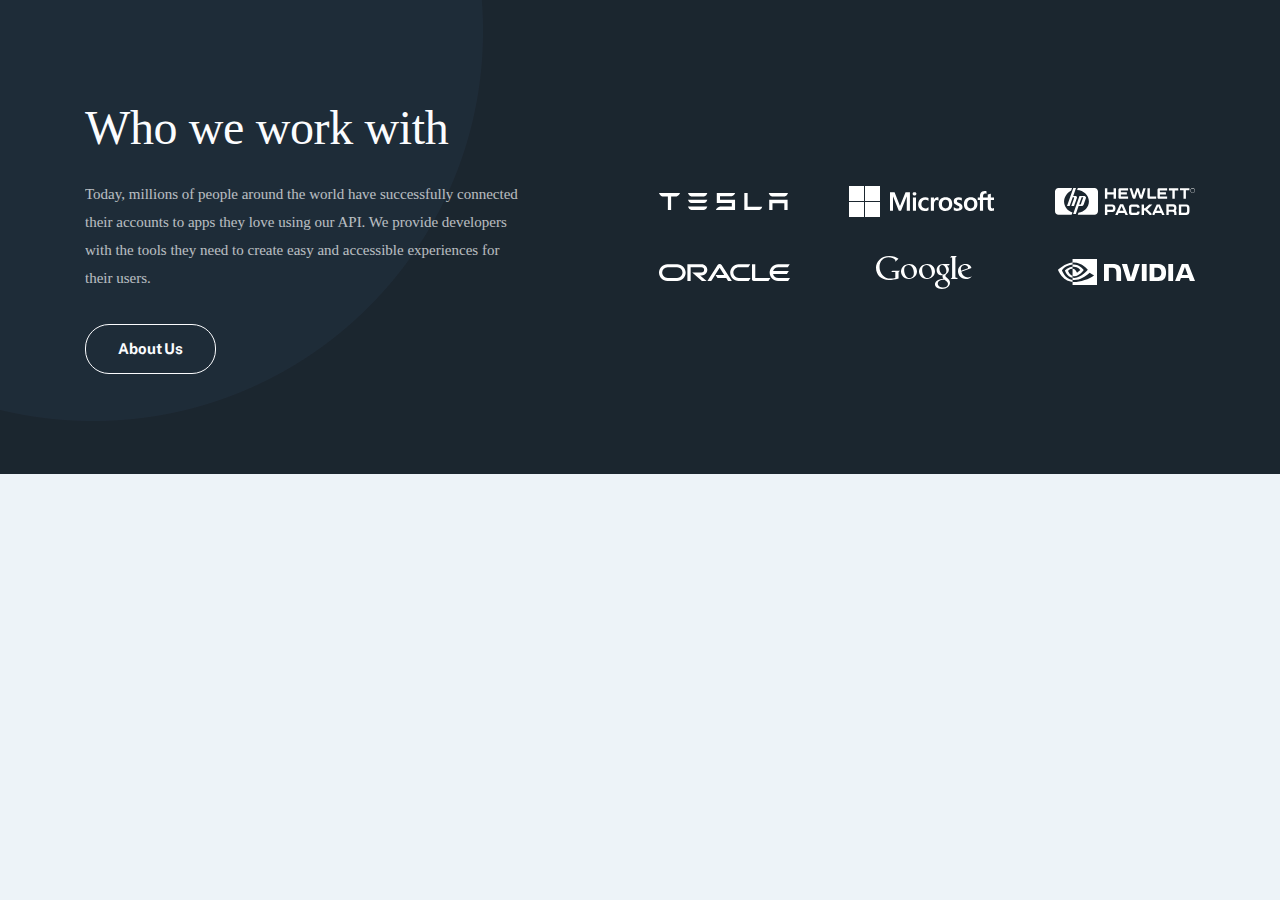
==== index.html @ b66ecfc1 "Work section" ====
<!DOCTYPE html>
<html lang="en">
<head>
  <meta charset="UTF-8">
  <meta http-equiv="X-UA-Compatible" content="IE=edge">
  <meta name="viewport" content="width=device-width, initial-scale=1.0">
  <link rel="stylesheet" href="./css/main.css">
  <title>PayApi</title>
</head>
<body>
    <div class="huge-container">
      <section class="work">
        <div class="container work__container">
          <div class="work-wrapper">
            <h2 class="work__heading">Who we work with</h2>
            <p class="work__text">Today, millions of people around the world have successfully connected their accounts to apps they love using our API. We provide developers with the tools they need to create easy and accessible experiences for their users. </p>
            <button class="work__btn">About us</button>
          </div>
            <div class="work__inner-wrapper">
              <img class="work__img" src="./images/tesla.svg" width="129" height="17" alt="Tesla , Ilon Mask creator">
              <img class="work__img" src="./images/microsoft.svg" width="145" height="31" alt="Microsoft">
              <img class="work__img" src="./images/hp.svg" width="140" height="27" alt="Hp company">
              <img class="work__img" src="./images/oracle.svg" width="131" height="17" alt="Oracle">
              <img src="./images/google.svg" width="96" height="33" alt="Google ">
              <img src="./images/nvidia.svg" width="137" height="26" alt="Nvidia"> <!-- To dev lezgo -->
            </div>
        </div>
      </section>
    </div>
</body>
</html>
---- css/main.css ----
/*! normalize.css v8.0.1 | MIT License | github.com/necolas/normalize.css */
html {
  line-height: 1.15;
  -webkit-text-size-adjust: 100%;
}

body {
  margin: 0;
}

main {
  display: block;
}

h1 {
  font-size: 2em;
  margin: 0.67em 0;
}

hr {
  -webkit-box-sizing: content-box;
          box-sizing: content-box;
  height: 0;
  overflow: visible;
}

pre {
  font-family: monospace, monospace;
  font-size: 1em;
}

a {
  background-color: transparent;
}

abbr[title] {
  border-bottom: none;
  text-decoration: underline;
  -webkit-text-decoration: underline dotted;
          text-decoration: underline dotted;
}

b,
strong {
  font-weight: bolder;
}

code,
kbd,
samp {
  font-family: monospace, monospace;
  font-size: 1em;
}

small {
  font-size: 80%;
}

sub,
sup {
  font-size: 75%;
  line-height: 0;
  position: relative;
  vertical-align: baseline;
}

sub {
  bottom: -0.25em;
}

sup {
  top: -0.5em;
}

img {
  border-style: none;
}

button,
input,
optgroup,
select,
textarea {
  font-family: inherit;
  font-size: 100%;
  line-height: 1.15;
  margin: 0;
}

button,
input {
  overflow: visible;
}

button,
select {
  text-transform: none;
}

[type="button"],
[type="reset"],
[type="submit"],
button {
  -webkit-appearance: button;
}

[type="button"]::-moz-focus-inner,
[type="reset"]::-moz-focus-inner,
[type="submit"]::-moz-focus-inner,
button::-moz-focus-inner {
  border-style: none;
  padding: 0;
}

[type="button"]:-moz-focusring,
[type="reset"]:-moz-focusring,
[type="submit"]:-moz-focusring,
button:-moz-focusring {
  outline: 1px dotted ButtonText;
}

fieldset {
  padding: 0.35em 0.75em 0.625em;
}

legend {
  -webkit-box-sizing: border-box;
          box-sizing: border-box;
  color: inherit;
  display: table;
  max-width: 100%;
  padding: 0;
  white-space: normal;
}

progress {
  vertical-align: baseline;
}

textarea {
  overflow: auto;
}

[type="checkbox"],
[type="radio"] {
  -webkit-box-sizing: border-box;
          box-sizing: border-box;
  padding: 0;
}

[type="number"]::-webkit-inner-spin-button,
[type="number"]::-webkit-outer-spin-button {
  height: auto;
}

[type="search"] {
  -webkit-appearance: textfield;
  outline-offset: -2px;
}

[type="search"]::-webkit-search-decoration {
  -webkit-appearance: none;
}

::-webkit-file-upload-button {
  -webkit-appearance: button;
  font: inherit;
}

details {
  display: block;
}

summary {
  display: list-item;
}

template {
  display: none;
}

[hidden] {
  display: none;
}

/* dm-serif-display-regular - latin */
@font-face {
  font-family: 'DM Serif Display';
  font-style: normal;
  font-weight: 400;
  src: url("../fonts/dm-serif-display-v9-latin-regular.woff2") format("woff2"), url("../fonts/dm-serif-display-v9-latin-regular.woff") format("woff");
}

/* public-sans-regular - latin */
@font-face {
  font-family: 'Public Sans';
  font-style: normal;
  font-weight: 400;
  src: url("../fonts/public-sans-v11-latin-regular.woff2") format("woff2"), url("../fonts/public-sans-v11-latin-regular.woff") format("woff");
}

/* public-sans-700 - latin */
@font-face {
  font-family: 'Public Sans';
  font-style: normal;
  font-weight: 700;
  src: url("../fonts/public-sans-v11-latin-700.woff2") format("woff2"), url("../fonts/public-sans-v11-latin-700.woff") format("woff");
}

*,
*::before,
*::after {
  -webkit-box-sizing: border-box;
          box-sizing: border-box;
}

body {
  margin: 0;
  padding: 0;
  background-color: #EDF3F8;
  font-family: 'Public Sans', 'DM Serif Display', sans-serif;
}

.container {
  max-width: 1150px;
  padding-left: 20px;
  padding-right: 20px;
  margin: 0 auto;
}

.huge-container {
  max-width: 1440px;
  padding-left: 0;
  padding-right: 0;
  margin: 0 auto;
}

.visually-hidden {
  position: absolute;
  white-space: nowrap;
  width: 1px;
  height: 1px;
  overflow: hidden;
  border: 0;
  padding: 0;
  clip: rect(0 0 0 0);
  -webkit-clip-path: inset(50%);
          clip-path: inset(50%);
  margin: -1px;
}

.work {
  margin-bottom: 150px;
  background-color: #1b262f;
  background-image: url("../../../images/circle.png");
  background-size: auto;
  background-position: left -62px top;
  background-repeat: no-repeat;
}

.work__container {
  display: -webkit-box;
  display: -ms-flexbox;
  display: flex;
  -webkit-box-align: center;
      -ms-flex-align: center;
          align-items: center;
  -webkit-box-pack: justify;
      -ms-flex-pack: justify;
          justify-content: space-between;
  padding-top: 100px;
  padding-bottom: 100px;
}

.work-wrapper {
  display: -webkit-box;
  display: -ms-flexbox;
  display: flex;
  -webkit-box-orient: vertical;
  -webkit-box-direction: normal;
      -ms-flex-direction: column;
          flex-direction: column;
  -webkit-box-align: start;
      -ms-flex-align: start;
          align-items: flex-start;
  max-width: 445px;
}

.work__heading {
  margin: 0;
  margin-bottom: 24px;
  font-family: 'DM Serif Display';
  font-weight: 400;
  font-size: 48px;
  line-height: 56px;
  letter-spacing: -0.369231px;
  color: #fbfcfe;
}

.work__text {
  margin: 0;
  margin-bottom: 32px;
  font-family: 'Public Sans';
  font-style: normal;
  font-weight: 400;
  font-size: 15px;
  line-height: 28px;
  color: #fbfcfe;
  opacity: 0.7;
  mix-blend-mode: normal;
}

.work__btn {
  margin: 0;
  padding: 0;
  padding: 15px 32px;
  border: none;
  border: 1px solid #fbfcfe;
  border-radius: 24px;
  background-color: transparent;
  font-family: 'Public Sans';
  font-weight: 700;
  font-size: 15px;
  line-height: 18px;
  text-transform: capitalize;
  letter-spacing: -0.115385px;
  color: #fbfcfe;
  cursor: pointer;
  -webkit-transition: all 230ms ease;
  transition: all 230ms ease;
}

.work__btn:hover {
  background-color: #ffffff;
  color: #1b262f;
}

.work__btn:active {
  background-color: #ffffff;
  color: #1b262f;
}

.work__btn:disabled {
  color: #fbfcfe;
  border-color: #fbfcfe;
}

.work__inner-wrapper {
  max-width: 536px;
  width: 100%;
  display: -webkit-box;
  display: -ms-flexbox;
  display: flex;
  -webkit-box-align: center;
      -ms-flex-align: center;
          align-items: center;
  -webkit-box-pack: justify;
      -ms-flex-pack: justify;
          justify-content: space-between;
  -ms-flex-wrap: wrap;
      flex-wrap: wrap;
  gap: 39px;
}

@media only screen and (max-width: 1024px) {
  .work__inner-wrapper {
    max-width: 500px;
  }
}

@media only screen and (max-width: 976px) {
  .work__inner-wrapper {
    max-width: 444px;
  }
}

@media only screen and (max-width: 797px) {
  .work-wrapper {
    max-width: 55%;
  }
}

@media only screen and (max-width: 768px) {
  .work {
    margin-top: 100px;
    margin-bottom: 100px;
    background-image: url("../../../images/Bitmap.png");
    background-size: auto;
    background-repeat: no-repeat;
    background-position: top;
  }
  .work__container {
    -webkit-box-orient: vertical;
    -webkit-box-direction: reverse;
        -ms-flex-direction: column-reverse;
            flex-direction: column-reverse;
    padding-top: 88px;
    padding-bottom: 88px;
  }
  .work-wrapper {
    max-width: 457px;
    -webkit-box-align: center;
        -ms-flex-align: center;
            align-items: center;
  }
  .work__inner-wrapper {
    margin-bottom: 64px;
    gap: 46px;
  }
  .work__text {
    font-weight: 400;
    font-size: 15px;
    line-height: 28px;
    text-align: center;
  }
}

@media only screen and (max-width: 403px) {
  .work__heading {
    font-size: 40px;
  }
}

@media only screen and (max-width: 375px) {
  .work {
    margin-top: 80px;
    margin-bottom: 80px;
    background-position: top -53px center;
  }
  .work__container {
    max-width: 327px;
    padding-top: 80px;
    padding-bottom: 80px;
  }
  .work__inner-wrapper {
    max-width: 280px;
    -webkit-box-pack: justify;
        -ms-flex-pack: justify;
            justify-content: space-between;
    -ms-flex-wrap: wrap;
        flex-wrap: wrap;
    margin-bottom: 56px;
    gap: 39px;
  }
  .work__img:first-child {
    width: 107px;
    height: 15px;
  }
  .work__img:nth-child(2) {
    width: 120px;
    height: 26px;
  }
  .work__img:nth-child(3) {
    width: 115px;
    height: 22px;
  }
  .work__img:nth-child(4) {
    width: 118px;
    height: 14px;
  }
  .work__img:nth-child(5) {
    width: 79px;
    height: 27px;
  }
  .work__img:nth-child(6) {
    width: 113px;
    height: 22px;
  }
  .work__heading {
    margin-bottom: 16px;
    font-weight: 400;
    font-size: 32px;
    line-height: 36px;
    letter-spacing: -0.246154px;
  }
  .work__text {
    margin-bottom: 60px;
    font-weight: 400;
    font-size: 15px;
    line-height: 28px;
  }
  .work__btn {
    font-size: 15px;
    line-height: 18px;
    letter-spacing: -0.115385px;
  }
}

@media only screen and (max-width: 312px) {
  .work__inner-wrapper {
    -webkit-box-orient: vertical;
    -webkit-box-direction: normal;
        -ms-flex-direction: column;
            flex-direction: column;
  }
}

@media only screen and (max-width: 280px) {
  .work__heading {
    font-size: 27px;
  }
  .work__text {
    font-size: 13px;
  }
}

.culture__list {
  padding: 0;
  margin: 0;
  list-style: none;
  display: -webkit-box;
  display: -ms-flexbox;
  display: flex;
  -ms-flex-pack: distribute;
      justify-content: space-around;
}

.culture__item {
  width: 350px;
  margin: 0;
  margin-top: 70px;
  padding-top: 16px;
  padding-bottom: 16px;
  display: -webkit-box;
  display: -ms-flexbox;
  display: flex;
  -webkit-box-orient: vertical;
  -webkit-box-direction: normal;
      -ms-flex-direction: column;
          flex-direction: column;
  -webkit-box-pack: justify;
      -ms-flex-pack: justify;
          justify-content: space-between;
  border-top: 1px solid rgba(54, 83, 107, 0.25);
  border-bottom: 1px solid rgba(54, 83, 107, 0.25);
}

.culture__heading {
  margin: 0;
  font-family: 'Public Sans';
  font-style: normal;
  font-weight: 400;
  font-size: 16px;
  line-height: 28px;
  color: #6C8294;
  mix-blend-mode: normal;
  opacity: 0.7;
}

.culture__number {
  font-family: 'DM Serif Display';
  font-style: normal;
  font-weight: 400;
  font-size: 56px;
  line-height: 72px;
  letter-spacing: -0.430769px;
  color: #BA4270;
}

.culture__section--list {
  margin: 0;
  padding: 0;
  margin-top: 72px;
  list-style: none;
}

.culture__section--item {
  margin-bottom: 56px;
  display: -webkit-box;
  display: -ms-flexbox;
  display: flex;
  -webkit-box-pack: center;
      -ms-flex-pack: center;
          justify-content: center;
}

.culture__section--item:last-child {
  margin-bottom: 100px;
}

.culture__section--heading {
  margin: 0;
  width: 285px;
  font-family: 'DM Serif Display';
  font-style: normal;
  font-weight: 400;
  font-size: 32px;
  line-height: 40px;
  color: #36536B;
}

.culture__section--text {
  margin: 0;
  width: 635px;
  font-family: 'Public Sans';
  font-style: normal;
  font-weight: 400;
  font-size: 15px;
  line-height: 28px;
  color: #6C8294;
}

@media only screen and (max-width: 1171px) {
  .culture__item {
    width: 330px;
  }
  .culture__section--heading {
    width: 265px;
  }
  .culture__section--text {
    width: 605px;
  }
}

@media only screen and (max-width: 1121px) {
  .culture__item {
    width: 315px;
  }
  .culture__section--heading {
    width: 255px;
  }
  .culture__section--text {
    width: 580px;
  }
}

@media only screen and (max-width: 1071px) {
  .culture__item {
    width: 295px;
  }
  .culture__section--heading {
    width: 245px;
  }
  .culture__section--text {
    width: 550px;
  }
}

@media only screen and (max-width: 1021px) {
  .culture__item {
    width: 280px;
  }
  .culture__section--heading {
    width: 245px;
  }
  .culture__section--text {
    width: 550px;
  }
}

@media only screen and (max-width: 971px) {
  .culture__item {
    width: 280px;
  }
  .culture__section--heading {
    width: 245px;
  }
  .culture__section--text {
    width: 550px;
  }
}

@media only screen and (max-width: 921px) {
  .culture__item {
    width: 260px;
  }
  .culture__section--heading {
    width: 225px;
  }
  .culture__section--text {
    width: 490px;
  }
}

@media only screen and (max-width: 871px) {
  .culture__item {
    width: 240px;
  }
  .culture__section--heading {
    width: 205px;
  }
  .culture__section--text {
    width: 450px;
  }
}

@media only screen and (max-width: 821px) {
  .culture__item {
    width: 223px;
  }
  .culture__section--heading {
    width: 215px;
  }
  .culture__section--text {
    width: 440px;
  }
}

@media only screen and (max-width: 768px) {
  .culture__item {
    width: 223px;
    margin: 0;
    margin-top: 65px;
  }
  .culture__heading {
    opacity: 0;
  }
  .culture__section--list {
    margin-top: 65px;
    list-style: none;
  }
  .culture__section--item {
    margin-bottom: 64px;
  }
  .culture__section--item:last-child {
    margin-bottom: 72px;
  }
  .culture__section--heading {
    width: 223px;
  }
  .culture__section--text {
    width: 456px;
  }
}

@media only screen and (max-width: 740px) {
  .culture__item {
    width: 213px;
  }
  .culture__section--heading {
    width: 213px;
  }
  .culture__section--text {
    width: 426px;
  }
}

@media only screen and (max-width: 700px) {
  .culture__item {
    width: 197px;
  }
  .culture__section--heading {
    width: 203px;
  }
  .culture__section--text {
    width: 406px;
  }
}

@media only screen and (max-width: 651px) {
  .culture__item {
    width: 177px;
  }
  .culture__section--heading {
    font-size: 30px;
    line-height: 32px;
    width: 203px;
  }
  .culture__section--text {
    width: 376px;
  }
}

@media only screen and (max-width: 601px) {
  .culture__item {
    width: 162px;
  }
  .culture__section--heading {
    width: 193px;
  }
  .culture__section--text {
    width: 356px;
  }
}

@media only screen and (max-width: 541px) {
  .culture__item {
    width: 147px;
  }
  .culture__section--heading {
    font-size: 26px;
    line-height: 32px;
    width: 193px;
  }
  .culture__section--text {
    width: 356px;
  }
}

@media only screen and (max-width: 541px) {
  .culture__item {
    width: 132px;
  }
  .culture__section--heading {
    font-size: 24px;
    width: 193px;
  }
  .culture__section--text {
    width: 356px;
  }
}

@media only screen and (max-width: 451px) {
  .culture__item {
    width: 122px;
  }
  .culture__section--heading {
    font-size: 24px;
    width: 193px;
  }
  .culture__section--text {
    width: 356px;
  }
}

@media only screen and (max-width: 376px) {
  .culture__list {
    padding: 0;
    margin: 0;
    list-style: none;
    display: -webkit-box;
    display: -ms-flexbox;
    display: flex;
    -webkit-box-orient: vertical;
    -webkit-box-direction: normal;
        -ms-flex-direction: column;
            flex-direction: column;
    border-top: 1px solid rgba(54, 83, 107, 0.25);
    border-bottom: 1px solid rgba(54, 83, 107, 0.25);
    margin-top: 48px;
  }
  .culture__item {
    width: 327px;
    margin: 0;
    display: -webkit-box;
    display: -ms-flexbox;
    display: flex;
    border: none;
    -webkit-box-align: center;
        -ms-flex-align: center;
            align-items: center;
  }
  .culture__heading {
    margin: 0;
    opacity: 0.7;
  }
  .culture__section--list {
    margin: 0;
    padding: 0;
    margin-top: 48px;
    list-style: none;
  }
  .culture__section--item {
    display: -webkit-box;
    display: -ms-flexbox;
    display: flex;
    -webkit-box-orient: vertical;
    -webkit-box-direction: normal;
        -ms-flex-direction: column;
            flex-direction: column;
    -webkit-box-pack: center;
        -ms-flex-pack: center;
            justify-content: center;
    text-align: center;
    margin-bottom: 48px;
    -webkit-box-align: center;
        -ms-flex-align: center;
            align-items: center;
  }
  .culture__section--heading {
    margin: 0;
    width: 100%;
    font-size: 24px;
    line-height: 32px;
  }
  .culture__section--text {
    margin: 0;
    margin-top: 16px;
    width: 327px;
  }
}
/*# sourceMappingURL=main.css.map */
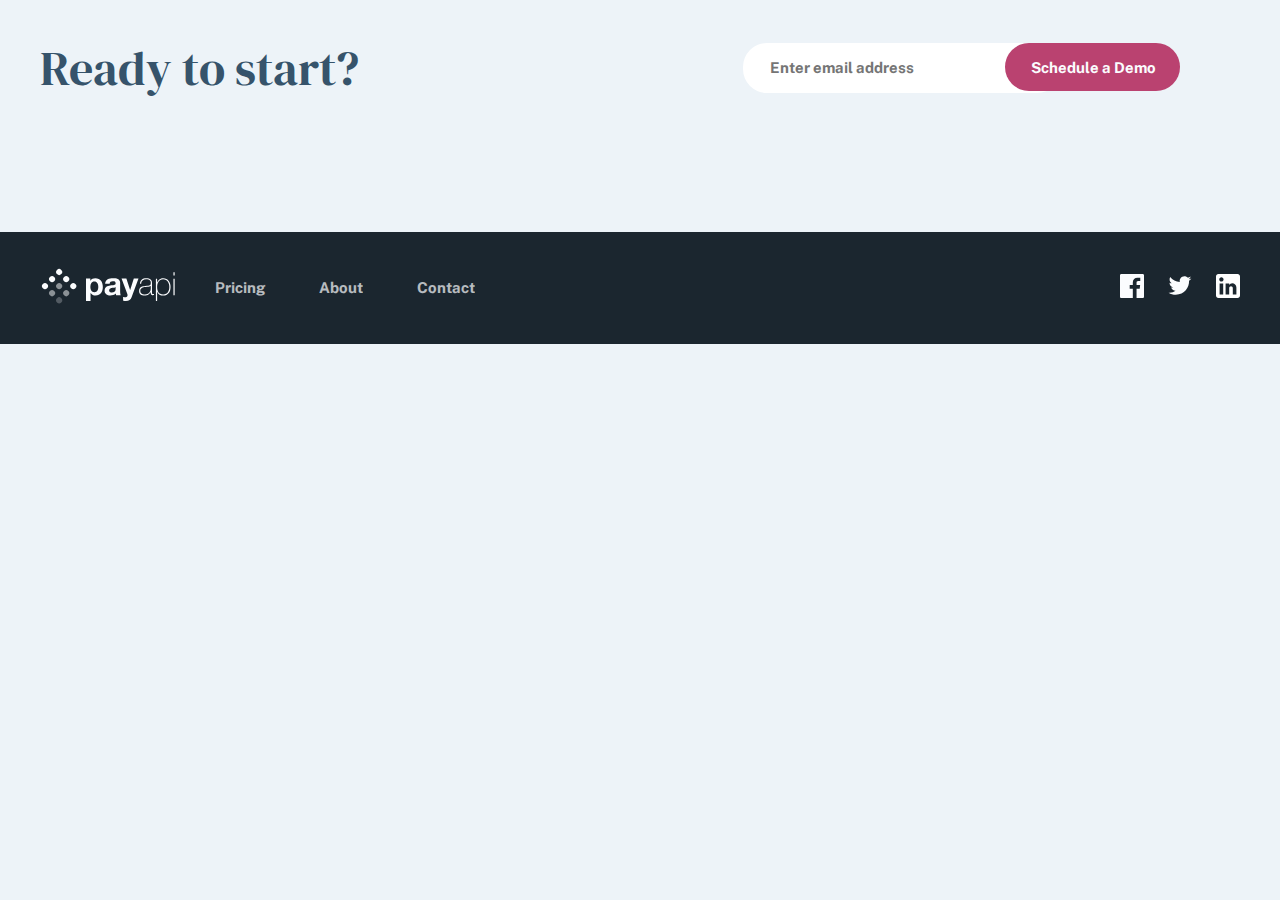
==== commit f88aa602: "ready and footer" ====
--- a/index.html
+++ b/index.html
@@ -5,27 +5,48 @@
   <meta http-equiv="X-UA-Compatible" content="IE=edge">
   <meta name="viewport" content="width=device-width, initial-scale=1.0">
   <link rel="stylesheet" href="./css/main.css">
-  <title>PayApi</title>
+  <title>Document</title>
 </head>
 <body>
-    <div class="huge-container">
-      <section class="work">
-        <div class="container work__container">
-          <div class="work-wrapper">
-            <h2 class="work__heading">Who we work with</h2>
-            <p class="work__text">Today, millions of people around the world have successfully connected their accounts to apps they love using our API. We provide developers with the tools they need to create easy and accessible experiences for their users. </p>
-            <button class="work__btn">About us</button>
-          </div>
-            <div class="work__inner-wrapper">
-              <img class="work__img" src="./images/tesla.svg" width="129" height="17" alt="Tesla , Ilon Mask creator">
-              <img class="work__img" src="./images/microsoft.svg" width="145" height="31" alt="Microsoft">
-              <img class="work__img" src="./images/hp.svg" width="140" height="27" alt="Hp company">
-              <img class="work__img" src="./images/oracle.svg" width="131" height="17" alt="Oracle">
-              <img src="./images/google.svg" width="96" height="33" alt="Google ">
-              <img src="./images/nvidia.svg" width="137" height="26" alt="Nvidia"> <!-- To dev lezgo -->
-            </div>
-        </div>
-      </section>
-    </div>
+  <section class="ready">
+    <div class="container ready__container">
+      <h2 class="ready__head">Ready to start?</h2> <!--ready-->
+      <div class="ready__right">
+        <input  class="ready__input" type="email" placeholder="Enter email address">
+        <button class="ready__btn">Schedule a Demo</button>
+      </div>
+    </div> <!--ready__container end-->
+  </section>  <!--ready end-->
+  <footer class="footer">
+    <div class="container footer__container">
+      <div class="footer__left">
+      <a href="#" class="footer__logo-link">
+        <img class="footer__logo" src="./images/Group23.svg" width="135" height="38" alt="bu yerda footer logo raasmi bor" >
+      </a>
+        <ul class="footer__list">
+          <li class="footer__item">
+            <a class="footer__link" href="#">Pricing</a> <!-- footer-->
+          </li>
+          <li class="footer__item">
+            <a class="footer__link" href="#">About</a>
+          </li>
+          <li class="footer__item">
+            <a class="footer__link" href="#">Contact</a>
+          </li>
+        </ul>
+      </div> <!--footer__left end-->
+      <div class="footer__right">
+        <a  class="footer__icon-link" href="#">
+          <img  class="footer__icon-img" src="./images/Path.svg" width="24" height="24" alt="bu yerda facebok rasmi bor">
+        </a>
+        <a  class="footer__icon-link" href="#">
+          <img  class="footer__icon-img" src="./images//Path.tw.svg" width="24" height="19" alt="bu yerda facebok rasmi bor">
+        </a>
+        <a  class="footer__icon-link" href="#">
+          <img  class="footer__icon-img" src="./images/Shape.svg" width="24" height="24" alt="bu yerda facebok rasmi bor">
+        </a>
+      </div> <!--footer__right-->
+    </div> <!--footer__container end-->
+  </footer> <!--footer end-->
 </body>
 </html>--- a/css/main.css
+++ b/css/main.css
@@ -188,7 +188,10 @@
   font-family: 'DM Serif Display';
   font-style: normal;
   font-weight: 400;
-  src: url("../fonts/dm-serif-display-v9-latin-regular.woff2") format("woff2"), url("../fonts/dm-serif-display-v9-latin-regular.woff") format("woff");
+  src: url("../fonts/dm-serif-display-v9-latin-regular.eot");
+  /* IE9 Compat Modes */
+  src: url("../fonts/dm-serif-display-v9-latin-regular.eot?#iefix") format("embedded-opentype"), url("../fonts/dm-serif-display-v9-latin-regular.woff2") format("woff2"), url("../fonts/dm-serif-display-v9-latin-regular.woff") format("woff"), url("../fonts/dm-serif-display-v9-latin-regular.ttf") format("truetype"), url("../fonts/dm-serif-display-v9-latin-regular.svg#DMSerifDisplay") format("svg");
+  /* Legacy iOS */
 }
 
 /* public-sans-regular - latin */
@@ -196,7 +199,10 @@
   font-family: 'Public Sans';
   font-style: normal;
   font-weight: 400;
-  src: url("../fonts/public-sans-v11-latin-regular.woff2") format("woff2"), url("../fonts/public-sans-v11-latin-regular.woff") format("woff");
+  src: url("../fonts/public-sans-v11-latin-regular.eot");
+  /* IE9 Compat Modes */
+  src: url("../fonts/public-sans-v11-latin-regular.eot?#iefix") format("embedded-opentype"), url("../fonts/public-sans-v11-latin-regular.woff2") format("woff2"), url("../fonts/public-sans-v11-latin-regular.woff") format("woff"), url("../fonts/public-sans-v11-latin-regular.ttf") format("truetype"), url("../fonts/public-sans-v11-latin-regular.svg#PublicSans") format("svg");
+  /* Legacy iOS */
 }
 
 /* public-sans-700 - latin */
@@ -204,7 +210,10 @@
   font-family: 'Public Sans';
   font-style: normal;
   font-weight: 700;
-  src: url("../fonts/public-sans-v11-latin-700.woff2") format("woff2"), url("../fonts/public-sans-v11-latin-700.woff") format("woff");
+  src: url("../fonts/public-sans-v11-latin-700.eot");
+  /* IE9 Compat Modes */
+  src: url("../fonts/public-sans-v11-latin-700.eot?#iefix") format("embedded-opentype"), url("../fonts/public-sans-v11-latin-700.woff2") format("woff2"), url("../fonts/public-sans-v11-latin-700.woff") format("woff"), url("../fonts/public-sans-v11-latin-700.ttf") format("truetype"), url("../fonts/public-sans-v11-latin-700.svg#PublicSans") format("svg");
+  /* Legacy iOS */
 }
 
 *,
@@ -217,21 +226,14 @@
 body {
   margin: 0;
   padding: 0;
+  font-family: sans-serif;
   background-color: #EDF3F8;
-  font-family: 'Public Sans', 'DM Serif Display', sans-serif;
 }
 
 .container {
-  max-width: 1150px;
+  max-width: 1240px;
   padding-left: 20px;
   padding-right: 20px;
-  margin: 0 auto;
-}
-
-.huge-container {
-  max-width: 1440px;
-  padding-left: 0;
-  padding-right: 0;
   margin: 0 auto;
 }
 
@@ -249,16 +251,11 @@
   margin: -1px;
 }
 
-.work {
-  margin-bottom: 150px;
-  background-color: #1b262f;
-  background-image: url("../../../images/circle.png");
-  background-size: auto;
-  background-position: left -62px top;
-  background-repeat: no-repeat;
-}
-
-.work__container {
+.ready {
+  margin-bottom: 96px;
+}
+
+.ready__container {
   display: -webkit-box;
   display: -ms-flexbox;
   display: flex;
@@ -268,86 +265,188 @@
   -webkit-box-pack: justify;
       -ms-flex-pack: justify;
           justify-content: space-between;
-  padding-top: 100px;
-  padding-bottom: 100px;
-}
-
-.work-wrapper {
-  display: -webkit-box;
-  display: -ms-flexbox;
-  display: flex;
-  -webkit-box-orient: vertical;
-  -webkit-box-direction: normal;
-      -ms-flex-direction: column;
-          flex-direction: column;
-  -webkit-box-align: start;
-      -ms-flex-align: start;
-          align-items: flex-start;
-  max-width: 445px;
-}
-
-.work__heading {
-  margin: 0;
-  margin-bottom: 24px;
+}
+
+.ready__head {
   font-family: 'DM Serif Display';
+  font-style: normal;
   font-weight: 400;
   font-size: 48px;
   line-height: 56px;
-  letter-spacing: -0.369231px;
-  color: #fbfcfe;
-}
-
-.work__text {
-  margin: 0;
-  margin-bottom: 32px;
+  color: #36536B;
+}
+
+.ready__input {
   font-family: 'Public Sans';
   font-style: normal;
-  font-weight: 400;
-  font-size: 15px;
-  line-height: 28px;
-  color: #fbfcfe;
-  opacity: 0.7;
-  mix-blend-mode: normal;
-}
-
-.work__btn {
-  margin: 0;
-  padding: 0;
-  padding: 15px 32px;
-  border: none;
-  border: 1px solid #fbfcfe;
-  border-radius: 24px;
-  background-color: transparent;
-  font-family: 'Public Sans';
   font-weight: 700;
   font-size: 15px;
   line-height: 18px;
-  text-transform: capitalize;
-  letter-spacing: -0.115385px;
-  color: #fbfcfe;
+  color: #36536B;
   cursor: pointer;
-  -webkit-transition: all 230ms ease;
-  transition: all 230ms ease;
-}
-
-.work__btn:hover {
-  background-color: #ffffff;
-  color: #1b262f;
-}
-
-.work__btn:active {
-  background-color: #ffffff;
-  color: #1b262f;
-}
-
-.work__btn:disabled {
-  color: #fbfcfe;
-  border-color: #fbfcfe;
-}
-
-.work__inner-wrapper {
-  max-width: 536px;
-  width: 100%;
+  border: none;
+  border-radius: 24px;
+  padding-top: 16px;
+  padding-bottom: 16px;
+  padding-left: 27px;
+  padding-right: 115px;
+}
+
+.ready__btn {
+  font-family: 'Public Sans';
+  font-style: normal;
+  font-weight: 700;
+  font-size: 15px;
+  line-height: 18px;
+  cursor: pointer;
+  -webkit-transform: translateX(-60px);
+          transform: translateX(-60px);
+  color: #FBFCFE;
+  background-color: #BA4270;
+  border: none;
+  border-radius: 24px;
+  padding-top: 16px;
+  padding-bottom: 14px;
+  padding-left: 26px;
+  padding-right: 24px;
+}
+
+@media only screen and (max-width: 769px) {
+  .ready__container {
+    display: -webkit-box;
+    display: -ms-flexbox;
+    display: flex;
+    -webkit-box-orient: vertical;
+    -webkit-box-direction: normal;
+        -ms-flex-direction: column;
+            flex-direction: column;
+    -webkit-box-align: center;
+        -ms-flex-align: center;
+            align-items: center;
+    -webkit-box-pack: justify;
+        -ms-flex-pack: justify;
+            justify-content: space-between;
+  }
+  .ready__head {
+    font-family: 'DM Serif Display';
+    font-style: normal;
+    font-weight: 400;
+    font-size: 48px;
+    line-height: 56px;
+    color: #36536B;
+    margin-bottom: 40px;
+  }
+  .ready__input {
+    font-family: 'Public Sans';
+    font-style: normal;
+    font-weight: 700;
+    font-size: 15px;
+    line-height: 18px;
+    color: #36536B;
+    cursor: pointer;
+    border: none;
+    border-radius: 24px;
+    padding-top: 16px;
+    padding-bottom: 16px;
+    padding-left: 27px;
+    padding-right: 115px;
+  }
+  .ready__btn {
+    font-family: 'Public Sans';
+    font-style: normal;
+    font-weight: 700;
+    font-size: 15px;
+    line-height: 18px;
+    cursor: pointer;
+    -webkit-transform: translateX(-60px);
+            transform: translateX(-60px);
+    color: #FBFCFE;
+    background-color: #BA4270;
+    border: none;
+    border-radius: 24px;
+    padding-top: 16px;
+    padding-bottom: 14px;
+    padding-left: 26px;
+    padding-right: 24px;
+  }
+}
+
+@media only screen and (max-width: 376px) {
+  .ready__container {
+    display: -webkit-box;
+    display: -ms-flexbox;
+    display: flex;
+    -webkit-box-orient: vertical;
+    -webkit-box-direction: normal;
+        -ms-flex-direction: column;
+            flex-direction: column;
+    -webkit-box-align: center;
+        -ms-flex-align: center;
+            align-items: center;
+    -webkit-box-pack: justify;
+        -ms-flex-pack: justify;
+            justify-content: space-between;
+  }
+  .ready__head {
+    font-family: 'DM Serif Display';
+    font-style: normal;
+    font-weight: 400;
+    font-size: 32px;
+    line-height: 36px;
+    color: #36536B;
+    margin-bottom: 32px;
+  }
+  .ready__right {
+    display: -webkit-box;
+    display: -ms-flexbox;
+    display: flex;
+    -webkit-box-orient: vertical;
+    -webkit-box-direction: normal;
+        -ms-flex-direction: column;
+            flex-direction: column;
+    gap: 16px;
+  }
+  .ready__input {
+    font-family: 'Public Sans';
+    font-style: normal;
+    font-weight: 700;
+    font-size: 15px;
+    line-height: 18px;
+    color: #36536B;
+    cursor: pointer;
+    border: none;
+    border-radius: 24px;
+    padding-top: 16px;
+    padding-bottom: 16px;
+    padding-left: 27px;
+    padding-right: 158px;
+  }
+  .ready__btn {
+    font-family: 'Public Sans';
+    font-style: normal;
+    font-weight: 700;
+    font-size: 15px;
+    line-height: 18px;
+    cursor: pointer;
+    -webkit-transform: translateX(0px);
+            transform: translateX(0px);
+    color: #FBFCFE;
+    background-color: #BA4270;
+    border: none;
+    border-radius: 24px;
+    padding-top: 16px;
+    padding-bottom: 14px;
+    padding-left: 50px;
+    padding-right: 46px;
+  }
+}
+
+.footer {
+  background-color: #1B262F;
+  padding: 31px 0;
+}
+
+.footer__container {
   display: -webkit-box;
   display: -ms-flexbox;
   display: flex;
@@ -357,526 +456,203 @@
   -webkit-box-pack: justify;
       -ms-flex-pack: justify;
           justify-content: space-between;
-  -ms-flex-wrap: wrap;
-      flex-wrap: wrap;
-  gap: 39px;
-}
-
-@media only screen and (max-width: 1024px) {
-  .work__inner-wrapper {
-    max-width: 500px;
-  }
-}
-
-@media only screen and (max-width: 976px) {
-  .work__inner-wrapper {
-    max-width: 444px;
-  }
-}
-
-@media only screen and (max-width: 797px) {
-  .work-wrapper {
-    max-width: 55%;
-  }
-}
-
-@media only screen and (max-width: 768px) {
-  .work {
-    margin-top: 100px;
-    margin-bottom: 100px;
-    background-image: url("../../../images/Bitmap.png");
-    background-size: auto;
-    background-repeat: no-repeat;
-    background-position: top;
-  }
-  .work__container {
-    -webkit-box-orient: vertical;
-    -webkit-box-direction: reverse;
-        -ms-flex-direction: column-reverse;
-            flex-direction: column-reverse;
-    padding-top: 88px;
-    padding-bottom: 88px;
-  }
-  .work-wrapper {
-    max-width: 457px;
-    -webkit-box-align: center;
-        -ms-flex-align: center;
-            align-items: center;
-  }
-  .work__inner-wrapper {
-    margin-bottom: 64px;
-    gap: 46px;
-  }
-  .work__text {
-    font-weight: 400;
-    font-size: 15px;
-    line-height: 28px;
-    text-align: center;
-  }
-}
-
-@media only screen and (max-width: 403px) {
-  .work__heading {
-    font-size: 40px;
-  }
-}
-
-@media only screen and (max-width: 375px) {
-  .work {
-    margin-top: 80px;
-    margin-bottom: 80px;
-    background-position: top -53px center;
-  }
-  .work__container {
-    max-width: 327px;
-    padding-top: 80px;
-    padding-bottom: 80px;
-  }
-  .work__inner-wrapper {
-    max-width: 280px;
-    -webkit-box-pack: justify;
-        -ms-flex-pack: justify;
-            justify-content: space-between;
-    -ms-flex-wrap: wrap;
-        flex-wrap: wrap;
-    margin-bottom: 56px;
-    gap: 39px;
-  }
-  .work__img:first-child {
-    width: 107px;
-    height: 15px;
-  }
-  .work__img:nth-child(2) {
-    width: 120px;
-    height: 26px;
-  }
-  .work__img:nth-child(3) {
-    width: 115px;
-    height: 22px;
-  }
-  .work__img:nth-child(4) {
-    width: 118px;
-    height: 14px;
-  }
-  .work__img:nth-child(5) {
-    width: 79px;
-    height: 27px;
-  }
-  .work__img:nth-child(6) {
-    width: 113px;
-    height: 22px;
-  }
-  .work__heading {
-    margin-bottom: 16px;
-    font-weight: 400;
-    font-size: 32px;
-    line-height: 36px;
-    letter-spacing: -0.246154px;
-  }
-  .work__text {
-    margin-bottom: 60px;
-    font-weight: 400;
-    font-size: 15px;
-    line-height: 28px;
-  }
-  .work__btn {
+}
+
+.footer__left {
+  display: -webkit-box;
+  display: -ms-flexbox;
+  display: flex;
+  -webkit-box-align: center;
+      -ms-flex-align: center;
+          align-items: center;
+  -webkit-box-pack: justify;
+      -ms-flex-pack: justify;
+          justify-content: space-between;
+}
+
+.footer__list {
+  max-width: 400px;
+  width: 300px;
+  list-style-type: none;
+  display: -webkit-box;
+  display: -ms-flexbox;
+  display: flex;
+  -webkit-box-align: center;
+      -ms-flex-align: center;
+          align-items: center;
+  -webkit-box-pack: justify;
+      -ms-flex-pack: justify;
+          justify-content: space-between;
+}
+
+.footer__link {
+  font-family: 'Public Sans';
+  font-style: normal;
+  font-weight: 700;
+  font-size: 15px;
+  line-height: 18px;
+  color: #FBFCFE;
+  opacity: 0.7;
+  text-decoration: none;
+}
+
+.footer__link:hover {
+  color: #BA4270;
+}
+
+.footer__right {
+  max-width: 200px;
+  width: 120px;
+  display: -webkit-box;
+  display: -ms-flexbox;
+  display: flex;
+  -webkit-box-align: center;
+      -ms-flex-align: center;
+          align-items: center;
+  -webkit-box-pack: justify;
+      -ms-flex-pack: justify;
+          justify-content: space-between;
+}
+
+@media only screen and (max-width: 769px) {
+  .footer {
+    background-color: #1B262F;
+  }
+  .footer__container {
+    display: -webkit-box;
+    display: -ms-flexbox;
+    display: flex;
+    -webkit-box-align: center;
+        -ms-flex-align: center;
+            align-items: center;
+    -webkit-box-pack: justify;
+        -ms-flex-pack: justify;
+            justify-content: space-between;
+  }
+  .footer__left {
+    display: -webkit-box;
+    display: -ms-flexbox;
+    display: flex;
+    -webkit-box-align: center;
+        -ms-flex-align: center;
+            align-items: center;
+    -webkit-box-pack: justify;
+        -ms-flex-pack: justify;
+            justify-content: space-between;
+  }
+  .footer__list {
+    max-width: 300px;
+    width: 250px;
+    list-style-type: none;
+    display: -webkit-box;
+    display: -ms-flexbox;
+    display: flex;
+    -webkit-box-align: center;
+        -ms-flex-align: center;
+            align-items: center;
+    -webkit-box-pack: justify;
+        -ms-flex-pack: justify;
+            justify-content: space-between;
+  }
+  .footer__link {
+    font-family: 'Public Sans';
+    font-style: normal;
+    font-weight: 700;
     font-size: 15px;
     line-height: 18px;
-    letter-spacing: -0.115385px;
-  }
-}
-
-@media only screen and (max-width: 312px) {
-  .work__inner-wrapper {
+    color: #FBFCFE;
+    opacity: 0.7;
+    text-decoration: none;
+  }
+  .footer__link:hover {
+    color: #BA4270;
+  }
+  .footer__right {
+    max-width: 200px;
+    width: 120px;
+    display: -webkit-box;
+    display: -ms-flexbox;
+    display: flex;
+    -webkit-box-align: center;
+        -ms-flex-align: center;
+            align-items: center;
+    -webkit-box-pack: justify;
+        -ms-flex-pack: justify;
+            justify-content: space-between;
+  }
+}
+
+@media only screen and (max-width: 376px) {
+  .footer {
+    background-color: #1B262F;
+  }
+  .footer__container {
+    display: -webkit-box;
+    display: -ms-flexbox;
+    display: flex;
+    -webkit-box-align: center;
+        -ms-flex-align: center;
+            align-items: center;
     -webkit-box-orient: vertical;
     -webkit-box-direction: normal;
         -ms-flex-direction: column;
             flex-direction: column;
   }
-}
-
-@media only screen and (max-width: 280px) {
-  .work__heading {
-    font-size: 27px;
-  }
-  .work__text {
-    font-size: 13px;
-  }
-}
-
-.culture__list {
-  padding: 0;
-  margin: 0;
-  list-style: none;
-  display: -webkit-box;
-  display: -ms-flexbox;
-  display: flex;
-  -ms-flex-pack: distribute;
-      justify-content: space-around;
-}
-
-.culture__item {
-  width: 350px;
-  margin: 0;
-  margin-top: 70px;
-  padding-top: 16px;
-  padding-bottom: 16px;
-  display: -webkit-box;
-  display: -ms-flexbox;
-  display: flex;
-  -webkit-box-orient: vertical;
-  -webkit-box-direction: normal;
-      -ms-flex-direction: column;
-          flex-direction: column;
-  -webkit-box-pack: justify;
-      -ms-flex-pack: justify;
-          justify-content: space-between;
-  border-top: 1px solid rgba(54, 83, 107, 0.25);
-  border-bottom: 1px solid rgba(54, 83, 107, 0.25);
-}
-
-.culture__heading {
-  margin: 0;
-  font-family: 'Public Sans';
-  font-style: normal;
-  font-weight: 400;
-  font-size: 16px;
-  line-height: 28px;
-  color: #6C8294;
-  mix-blend-mode: normal;
-  opacity: 0.7;
-}
-
-.culture__number {
-  font-family: 'DM Serif Display';
-  font-style: normal;
-  font-weight: 400;
-  font-size: 56px;
-  line-height: 72px;
-  letter-spacing: -0.430769px;
-  color: #BA4270;
-}
-
-.culture__section--list {
-  margin: 0;
-  padding: 0;
-  margin-top: 72px;
-  list-style: none;
-}
-
-.culture__section--item {
-  margin-bottom: 56px;
-  display: -webkit-box;
-  display: -ms-flexbox;
-  display: flex;
-  -webkit-box-pack: center;
-      -ms-flex-pack: center;
-          justify-content: center;
-}
-
-.culture__section--item:last-child {
-  margin-bottom: 100px;
-}
-
-.culture__section--heading {
-  margin: 0;
-  width: 285px;
-  font-family: 'DM Serif Display';
-  font-style: normal;
-  font-weight: 400;
-  font-size: 32px;
-  line-height: 40px;
-  color: #36536B;
-}
-
-.culture__section--text {
-  margin: 0;
-  width: 635px;
-  font-family: 'Public Sans';
-  font-style: normal;
-  font-weight: 400;
-  font-size: 15px;
-  line-height: 28px;
-  color: #6C8294;
-}
-
-@media only screen and (max-width: 1171px) {
-  .culture__item {
-    width: 330px;
-  }
-  .culture__section--heading {
-    width: 265px;
-  }
-  .culture__section--text {
-    width: 605px;
-  }
-}
-
-@media only screen and (max-width: 1121px) {
-  .culture__item {
-    width: 315px;
-  }
-  .culture__section--heading {
-    width: 255px;
-  }
-  .culture__section--text {
-    width: 580px;
-  }
-}
-
-@media only screen and (max-width: 1071px) {
-  .culture__item {
-    width: 295px;
-  }
-  .culture__section--heading {
-    width: 245px;
-  }
-  .culture__section--text {
-    width: 550px;
-  }
-}
-
-@media only screen and (max-width: 1021px) {
-  .culture__item {
-    width: 280px;
-  }
-  .culture__section--heading {
-    width: 245px;
-  }
-  .culture__section--text {
-    width: 550px;
-  }
-}
-
-@media only screen and (max-width: 971px) {
-  .culture__item {
-    width: 280px;
-  }
-  .culture__section--heading {
-    width: 245px;
-  }
-  .culture__section--text {
-    width: 550px;
-  }
-}
-
-@media only screen and (max-width: 921px) {
-  .culture__item {
-    width: 260px;
-  }
-  .culture__section--heading {
-    width: 225px;
-  }
-  .culture__section--text {
-    width: 490px;
-  }
-}
-
-@media only screen and (max-width: 871px) {
-  .culture__item {
-    width: 240px;
-  }
-  .culture__section--heading {
-    width: 205px;
-  }
-  .culture__section--text {
-    width: 450px;
-  }
-}
-
-@media only screen and (max-width: 821px) {
-  .culture__item {
-    width: 223px;
-  }
-  .culture__section--heading {
-    width: 215px;
-  }
-  .culture__section--text {
-    width: 440px;
-  }
-}
-
-@media only screen and (max-width: 768px) {
-  .culture__item {
-    width: 223px;
-    margin: 0;
-    margin-top: 65px;
-  }
-  .culture__heading {
-    opacity: 0;
-  }
-  .culture__section--list {
-    margin-top: 65px;
-    list-style: none;
-  }
-  .culture__section--item {
-    margin-bottom: 64px;
-  }
-  .culture__section--item:last-child {
-    margin-bottom: 72px;
-  }
-  .culture__section--heading {
-    width: 223px;
-  }
-  .culture__section--text {
-    width: 456px;
-  }
-}
-
-@media only screen and (max-width: 740px) {
-  .culture__item {
-    width: 213px;
-  }
-  .culture__section--heading {
-    width: 213px;
-  }
-  .culture__section--text {
-    width: 426px;
-  }
-}
-
-@media only screen and (max-width: 700px) {
-  .culture__item {
-    width: 197px;
-  }
-  .culture__section--heading {
-    width: 203px;
-  }
-  .culture__section--text {
-    width: 406px;
-  }
-}
-
-@media only screen and (max-width: 651px) {
-  .culture__item {
-    width: 177px;
-  }
-  .culture__section--heading {
-    font-size: 30px;
-    line-height: 32px;
-    width: 203px;
-  }
-  .culture__section--text {
-    width: 376px;
-  }
-}
-
-@media only screen and (max-width: 601px) {
-  .culture__item {
-    width: 162px;
-  }
-  .culture__section--heading {
-    width: 193px;
-  }
-  .culture__section--text {
-    width: 356px;
-  }
-}
-
-@media only screen and (max-width: 541px) {
-  .culture__item {
-    width: 147px;
-  }
-  .culture__section--heading {
-    font-size: 26px;
-    line-height: 32px;
-    width: 193px;
-  }
-  .culture__section--text {
-    width: 356px;
-  }
-}
-
-@media only screen and (max-width: 541px) {
-  .culture__item {
-    width: 132px;
-  }
-  .culture__section--heading {
-    font-size: 24px;
-    width: 193px;
-  }
-  .culture__section--text {
-    width: 356px;
-  }
-}
-
-@media only screen and (max-width: 451px) {
-  .culture__item {
-    width: 122px;
-  }
-  .culture__section--heading {
-    font-size: 24px;
-    width: 193px;
-  }
-  .culture__section--text {
-    width: 356px;
-  }
-}
-
-@media only screen and (max-width: 376px) {
-  .culture__list {
-    padding: 0;
-    margin: 0;
-    list-style: none;
-    display: -webkit-box;
-    display: -ms-flexbox;
-    display: flex;
+  .footer__left {
+    display: -webkit-box;
+    display: -ms-flexbox;
+    display: flex;
+    -webkit-box-align: center;
+        -ms-flex-align: center;
+            align-items: center;
     -webkit-box-orient: vertical;
     -webkit-box-direction: normal;
         -ms-flex-direction: column;
             flex-direction: column;
-    border-top: 1px solid rgba(54, 83, 107, 0.25);
-    border-bottom: 1px solid rgba(54, 83, 107, 0.25);
-    margin-top: 48px;
-  }
-  .culture__item {
-    width: 327px;
-    margin: 0;
-    display: -webkit-box;
-    display: -ms-flexbox;
-    display: flex;
-    border: none;
-    -webkit-box-align: center;
-        -ms-flex-align: center;
-            align-items: center;
-  }
-  .culture__heading {
-    margin: 0;
-    opacity: 0.7;
-  }
-  .culture__section--list {
-    margin: 0;
-    padding: 0;
-    margin-top: 48px;
-    list-style: none;
-  }
-  .culture__section--item {
-    display: -webkit-box;
-    display: -ms-flexbox;
-    display: flex;
+  }
+  .footer__list {
+    list-style-type: none;
+    display: -webkit-box;
+    display: -ms-flexbox;
+    display: flex;
+    -webkit-box-align: center;
+        -ms-flex-align: center;
+            align-items: center;
+    -webkit-box-pack: justify;
+        -ms-flex-pack: justify;
+            justify-content: space-between;
     -webkit-box-orient: vertical;
     -webkit-box-direction: normal;
         -ms-flex-direction: column;
             flex-direction: column;
-    -webkit-box-pack: center;
-        -ms-flex-pack: center;
-            justify-content: center;
-    text-align: center;
-    margin-bottom: 48px;
-    -webkit-box-align: center;
-        -ms-flex-align: center;
-            align-items: center;
-  }
-  .culture__section--heading {
-    margin: 0;
-    width: 100%;
-    font-size: 24px;
-    line-height: 32px;
-  }
-  .culture__section--text {
-    margin: 0;
-    margin-top: 16px;
-    width: 327px;
+    gap: 31px;
+    margin-bottom: 39px;
+  }
+  .footer__link {
+    font-family: 'Public Sans';
+    font-style: normal;
+    font-weight: 700;
+    font-size: 15px;
+    line-height: 18px;
+    color: #FBFCFE;
+    opacity: 0.7;
+    text-decoration: none;
+  }
+  .footer__link:hover {
+    color: #BA4270;
+  }
+  .footer__right {
+    max-width: 200px;
+    width: 120px;
+    display: -webkit-box;
+    display: -ms-flexbox;
+    display: flex;
+    -webkit-box-align: center;
+        -ms-flex-align: center;
+            align-items: center;
+    -webkit-box-pack: justify;
+        -ms-flex-pack: justify;
+            justify-content: space-between;
   }
 }
 /*# sourceMappingURL=main.css.map */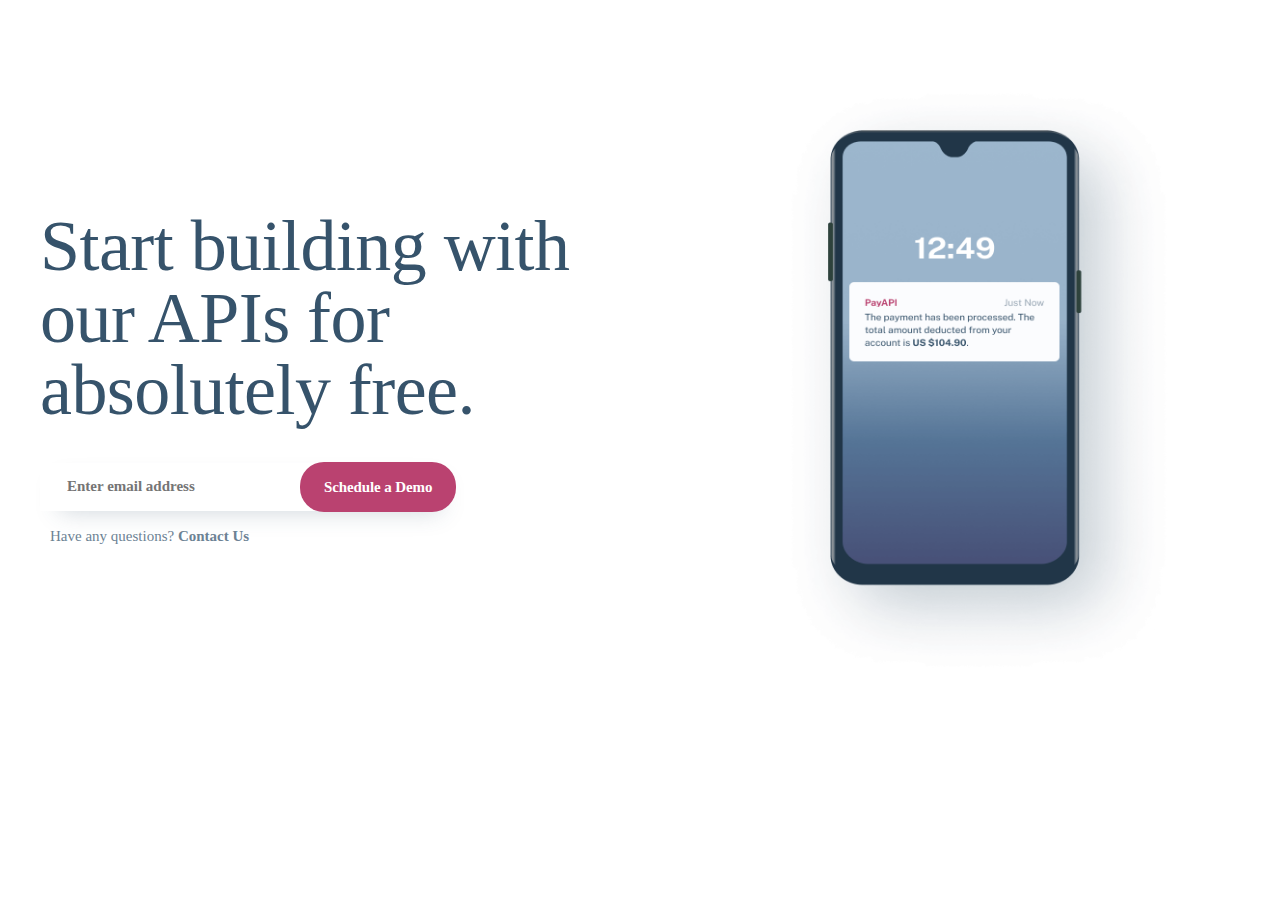
==== commit 3899c86f: "hero" ====
--- a/index.html
+++ b/index.html
@@ -5,48 +5,30 @@
   <meta http-equiv="X-UA-Compatible" content="IE=edge">
   <meta name="viewport" content="width=device-width, initial-scale=1.0">
   <link rel="stylesheet" href="./css/main.css">
-  <title>Document</title>
+  <title>commit</title>
 </head>
 <body>
-  <section class="ready">
-    <div class="container ready__container">
-      <h2 class="ready__head">Ready to start?</h2> <!--ready-->
-      <div class="ready__right">
-        <input  class="ready__input" type="email" placeholder="Enter email address">
-        <button class="ready__btn">Schedule a Demo</button>
-      </div>
-    </div> <!--ready__container end-->
-  </section>  <!--ready end-->
-  <footer class="footer">
-    <div class="container footer__container">
-      <div class="footer__left">
-      <a href="#" class="footer__logo-link">
-        <img class="footer__logo" src="./images/Group23.svg" width="135" height="38" alt="bu yerda footer logo raasmi bor" >
-      </a>
-        <ul class="footer__list">
-          <li class="footer__item">
-            <a class="footer__link" href="#">Pricing</a> <!-- footer-->
-          </li>
-          <li class="footer__item">
-            <a class="footer__link" href="#">About</a>
-          </li>
-          <li class="footer__item">
-            <a class="footer__link" href="#">Contact</a>
-          </li>
-        </ul>
-      </div> <!--footer__left end-->
-      <div class="footer__right">
-        <a  class="footer__icon-link" href="#">
-          <img  class="footer__icon-img" src="./images/Path.svg" width="24" height="24" alt="bu yerda facebok rasmi bor">
-        </a>
-        <a  class="footer__icon-link" href="#">
-          <img  class="footer__icon-img" src="./images//Path.tw.svg" width="24" height="19" alt="bu yerda facebok rasmi bor">
-        </a>
-        <a  class="footer__icon-link" href="#">
-          <img  class="footer__icon-img" src="./images/Shape.svg" width="24" height="24" alt="bu yerda facebok rasmi bor">
-        </a>
-      </div> <!--footer__right-->
-    </div> <!--footer__container end-->
-  </footer> <!--footer end-->
+  <div class="container">
+   <div class="hero">
+    <div class="hero_left">
+     <h2 class="hero_sar">
+      Start building with our APIs for absolutely free.
+     </h2>
+     <div class="hero_input">
+       <input type="email" placeholder="Enter email address"  class="hero_text--input">
+       <div class="hero_padding">
+        Schedule a Demo
+       </div>
+     </div>
+
+     <p class="hero_text">
+      Have any questions? <span class="hero_span">Contact Us</span> 
+     </p>
+    </div>
+    <div class="hero_right">
+      <img src="./images/telefon.png" width="403" height="600" alt="bitta telefon rasmi" class="hero_img">
+    </div>
+   </div>
+  </div>
 </body>
 </html>--- a/css/main.css
+++ b/css/main.css
@@ -18,8 +18,7 @@
 }
 
 hr {
-  -webkit-box-sizing: content-box;
-          box-sizing: content-box;
+  box-sizing: content-box;
   height: 0;
   overflow: visible;
 }
@@ -97,24 +96,24 @@
   text-transform: none;
 }
 
-[type="button"],
-[type="reset"],
-[type="submit"],
+[type=button],
+[type=reset],
+[type=submit],
 button {
   -webkit-appearance: button;
 }
 
-[type="button"]::-moz-focus-inner,
-[type="reset"]::-moz-focus-inner,
-[type="submit"]::-moz-focus-inner,
+[type=button]::-moz-focus-inner,
+[type=reset]::-moz-focus-inner,
+[type=submit]::-moz-focus-inner,
 button::-moz-focus-inner {
   border-style: none;
   padding: 0;
 }
 
-[type="button"]:-moz-focusring,
-[type="reset"]:-moz-focusring,
-[type="submit"]:-moz-focusring,
+[type=button]:-moz-focusring,
+[type=reset]:-moz-focusring,
+[type=submit]:-moz-focusring,
 button:-moz-focusring {
   outline: 1px dotted ButtonText;
 }
@@ -124,8 +123,7 @@
 }
 
 legend {
-  -webkit-box-sizing: border-box;
-          box-sizing: border-box;
+  box-sizing: border-box;
   color: inherit;
   display: table;
   max-width: 100%;
@@ -141,24 +139,23 @@
   overflow: auto;
 }
 
-[type="checkbox"],
-[type="radio"] {
-  -webkit-box-sizing: border-box;
-          box-sizing: border-box;
-  padding: 0;
-}
-
-[type="number"]::-webkit-inner-spin-button,
-[type="number"]::-webkit-outer-spin-button {
+[type=checkbox],
+[type=radio] {
+  box-sizing: border-box;
+  padding: 0;
+}
+
+[type=number]::-webkit-inner-spin-button,
+[type=number]::-webkit-outer-spin-button {
   height: auto;
 }
 
-[type="search"] {
+[type=search] {
   -webkit-appearance: textfield;
   outline-offset: -2px;
 }
 
-[type="search"]::-webkit-search-decoration {
+[type=search]::-webkit-search-decoration {
   -webkit-appearance: none;
 }
 
@@ -183,51 +180,16 @@
   display: none;
 }
 
-/* dm-serif-display-regular - latin */
-@font-face {
-  font-family: 'DM Serif Display';
-  font-style: normal;
-  font-weight: 400;
-  src: url("../fonts/dm-serif-display-v9-latin-regular.eot");
-  /* IE9 Compat Modes */
-  src: url("../fonts/dm-serif-display-v9-latin-regular.eot?#iefix") format("embedded-opentype"), url("../fonts/dm-serif-display-v9-latin-regular.woff2") format("woff2"), url("../fonts/dm-serif-display-v9-latin-regular.woff") format("woff"), url("../fonts/dm-serif-display-v9-latin-regular.ttf") format("truetype"), url("../fonts/dm-serif-display-v9-latin-regular.svg#DMSerifDisplay") format("svg");
-  /* Legacy iOS */
-}
-
-/* public-sans-regular - latin */
-@font-face {
-  font-family: 'Public Sans';
-  font-style: normal;
-  font-weight: 400;
-  src: url("../fonts/public-sans-v11-latin-regular.eot");
-  /* IE9 Compat Modes */
-  src: url("../fonts/public-sans-v11-latin-regular.eot?#iefix") format("embedded-opentype"), url("../fonts/public-sans-v11-latin-regular.woff2") format("woff2"), url("../fonts/public-sans-v11-latin-regular.woff") format("woff"), url("../fonts/public-sans-v11-latin-regular.ttf") format("truetype"), url("../fonts/public-sans-v11-latin-regular.svg#PublicSans") format("svg");
-  /* Legacy iOS */
-}
-
-/* public-sans-700 - latin */
-@font-face {
-  font-family: 'Public Sans';
-  font-style: normal;
-  font-weight: 700;
-  src: url("../fonts/public-sans-v11-latin-700.eot");
-  /* IE9 Compat Modes */
-  src: url("../fonts/public-sans-v11-latin-700.eot?#iefix") format("embedded-opentype"), url("../fonts/public-sans-v11-latin-700.woff2") format("woff2"), url("../fonts/public-sans-v11-latin-700.woff") format("woff"), url("../fonts/public-sans-v11-latin-700.ttf") format("truetype"), url("../fonts/public-sans-v11-latin-700.svg#PublicSans") format("svg");
-  /* Legacy iOS */
-}
-
 *,
 *::before,
 *::after {
-  -webkit-box-sizing: border-box;
-          box-sizing: border-box;
+  box-sizing: border-box;
 }
 
 body {
   margin: 0;
   padding: 0;
   font-family: sans-serif;
-  background-color: #EDF3F8;
 }
 
 .container {
@@ -251,408 +213,181 @@
   margin: -1px;
 }
 
-.ready {
-  margin-bottom: 96px;
-}
-
-.ready__container {
-  display: -webkit-box;
-  display: -ms-flexbox;
+.hero {
+  margin-top: 80px;
+  max-width: 1140px;
+  padding: 0;
   display: flex;
-  -webkit-box-align: center;
-      -ms-flex-align: center;
-          align-items: center;
-  -webkit-box-pack: justify;
-      -ms-flex-pack: justify;
-          justify-content: space-between;
-}
-
-.ready__head {
-  font-family: 'DM Serif Display';
+  justify-content: space-between;
+  align-items: center;
+}
+.hero_left {
+  max-width: 546px;
+  height: 345px;
+}
+.hero_sar {
+  font-family: DM Serif Display;
+  font-size: 72px;
   font-style: normal;
   font-weight: 400;
-  font-size: 48px;
-  line-height: 56px;
+  line-height: 72px;
+  letter-spacing: -0.5538461804px;
+  text-align: left;
+  margin: 0;
   color: #36536B;
-}
-
-.ready__input {
-  font-family: 'Public Sans';
+  margin-bottom: 37px;
+}
+.hero_input {
+  display: flex;
+  width: 400px;
+  justify-content: space-between;
+  align-items: center;
+  box-shadow: 10px 10px 25px -10px rgba(54, 83, 107, 0.25);
+  margin-bottom: 16px;
+}
+.hero_text--input {
+  font-family: Public Sans;
+  font-size: 15px;
   font-style: normal;
   font-weight: 700;
+  line-height: 18px;
+  letter-spacing: 0px;
+  text-align: left;
+  width: 400px;
+  height: 48px;
+  padding: 16px 27px;
+  border-radius: 24px;
+  background-color: #fff;
+  cursor: pointer;
+  border: transparent;
+}
+.hero_padding {
+  position: absolute;
+  margin-left: 260px;
+  padding: 16px 24px;
+  background-color: #BA4270;
+  border-radius: 24px;
+  font-family: Public Sans;
   font-size: 15px;
+  font-style: normal;
+  font-weight: 700;
   line-height: 18px;
-  color: #36536B;
+  letter-spacing: -0.115384616px;
+  text-align: left;
+  color: #fff;
   cursor: pointer;
-  border: none;
-  border-radius: 24px;
-  padding-top: 16px;
-  padding-bottom: 16px;
-  padding-left: 27px;
-  padding-right: 115px;
-}
-
-.ready__btn {
-  font-family: 'Public Sans';
+}
+.hero_padding:hover {
+  background-color: #DA6D97;
+}
+.hero_span {
+  font-family: Public Sans;
+  font-size: 15px;
   font-style: normal;
   font-weight: 700;
+  line-height: 18px;
+  letter-spacing: 0px;
+  text-align: left;
+  color: #6C8294;
+}
+.hero_text {
+  font-family: Public Sans;
   font-size: 15px;
+  font-style: normal;
+  font-weight: 400;
   line-height: 18px;
-  cursor: pointer;
-  -webkit-transform: translateX(-60px);
-          transform: translateX(-60px);
-  color: #FBFCFE;
-  background-color: #BA4270;
-  border: none;
-  border-radius: 24px;
-  padding-top: 16px;
-  padding-bottom: 14px;
-  padding-left: 26px;
-  padding-right: 24px;
-}
-
-@media only screen and (max-width: 769px) {
-  .ready__container {
-    display: -webkit-box;
-    display: -ms-flexbox;
+  letter-spacing: 0px;
+  text-align: left;
+  margin-left: 10px;
+  color: #6C8294;
+}
+
+@media only screen and (max-width: 768px) {
+  .hero {
+    margin: 0 98px;
+    margin-top: 62px;
     display: flex;
-    -webkit-box-orient: vertical;
-    -webkit-box-direction: normal;
-        -ms-flex-direction: column;
-            flex-direction: column;
-    -webkit-box-align: center;
-        -ms-flex-align: center;
-            align-items: center;
-    -webkit-box-pack: justify;
-        -ms-flex-pack: justify;
-            justify-content: space-between;
-  }
-  .ready__head {
-    font-family: 'DM Serif Display';
+    flex-direction: column;
+  }
+  .hero_left {
+    order: 1;
+    width: 573px;
+  }
+  .hero_sar {
+    font-family: DM Serif Display;
+    font-size: 48px;
     font-style: normal;
     font-weight: 400;
-    font-size: 48px;
     line-height: 56px;
-    color: #36536B;
-    margin-bottom: 40px;
-  }
-  .ready__input {
-    font-family: 'Public Sans';
-    font-style: normal;
-    font-weight: 700;
-    font-size: 15px;
-    line-height: 18px;
-    color: #36536B;
-    cursor: pointer;
-    border: none;
-    border-radius: 24px;
-    padding-top: 16px;
-    padding-bottom: 16px;
-    padding-left: 27px;
-    padding-right: 115px;
-  }
-  .ready__btn {
-    font-family: 'Public Sans';
-    font-style: normal;
-    font-weight: 700;
-    font-size: 15px;
-    line-height: 18px;
-    cursor: pointer;
-    -webkit-transform: translateX(-60px);
-            transform: translateX(-60px);
-    color: #FBFCFE;
-    background-color: #BA4270;
-    border: none;
-    border-radius: 24px;
-    padding-top: 16px;
-    padding-bottom: 14px;
-    padding-left: 26px;
-    padding-right: 24px;
-  }
-}
-
-@media only screen and (max-width: 376px) {
-  .ready__container {
-    display: -webkit-box;
-    display: -ms-flexbox;
-    display: flex;
-    -webkit-box-orient: vertical;
-    -webkit-box-direction: normal;
-        -ms-flex-direction: column;
-            flex-direction: column;
-    -webkit-box-align: center;
-        -ms-flex-align: center;
-            align-items: center;
-    -webkit-box-pack: justify;
-        -ms-flex-pack: justify;
-            justify-content: space-between;
-  }
-  .ready__head {
-    font-family: 'DM Serif Display';
+    letter-spacing: -0.369230777px;
+    text-align: center;
+  }
+  .hero_input {
+    margin: 0 auto;
+  }
+  .hero_text {
+    text-align: center;
+  }
+  .hero_right {
+    margin: 0 auto;
+  }
+  .hero_img {
+    max-width: 300px;
+    height: auto;
+  }
+}
+@media only screen and (max-width: 535px) {
+  .hero {
+    margin: 0 auto;
+  }
+  .hero_left {
+    width: 430px;
+  }
+  .hero_sar {
+    font-size: 35px;
+  }
+  .hero_input {
+    width: 300px;
+  }
+  .hero_text--input {
+    font-size: 12px;
+  }
+  .hero_padding {
+    padding: 15px 14px;
+    margin-left: 200px;
+  }
+}
+@media only screen and (max-width: 375px) {
+  .hero_img {
+    margin-left: 50px;
+  }
+  .hero_sar {
+    font-family: "DM Serif Display";
+    font-size: 32px;
     font-style: normal;
     font-weight: 400;
-    font-size: 32px;
     line-height: 36px;
-    color: #36536B;
-    margin-bottom: 32px;
-  }
-  .ready__right {
-    display: -webkit-box;
-    display: -ms-flexbox;
+    letter-spacing: -0.2461538464px;
+    text-align: center;
+    width: 327px;
+    margin: 0 auto;
+    margin-bottom: 24px;
+  }
+  .hero_input {
     display: flex;
-    -webkit-box-orient: vertical;
-    -webkit-box-direction: normal;
-        -ms-flex-direction: column;
-            flex-direction: column;
-    gap: 16px;
-  }
-  .ready__input {
-    font-family: 'Public Sans';
-    font-style: normal;
-    font-weight: 700;
-    font-size: 15px;
-    line-height: 18px;
-    color: #36536B;
-    cursor: pointer;
-    border: none;
-    border-radius: 24px;
-    padding-top: 16px;
-    padding-bottom: 16px;
-    padding-left: 27px;
-    padding-right: 158px;
-  }
-  .ready__btn {
-    font-family: 'Public Sans';
-    font-style: normal;
-    font-weight: 700;
-    font-size: 15px;
-    line-height: 18px;
-    cursor: pointer;
-    -webkit-transform: translateX(0px);
-            transform: translateX(0px);
-    color: #FBFCFE;
-    background-color: #BA4270;
-    border: none;
-    border-radius: 24px;
-    padding-top: 16px;
-    padding-bottom: 14px;
-    padding-left: 50px;
-    padding-right: 46px;
-  }
-}
-
-.footer {
-  background-color: #1B262F;
-  padding: 31px 0;
-}
-
-.footer__container {
-  display: -webkit-box;
-  display: -ms-flexbox;
-  display: flex;
-  -webkit-box-align: center;
-      -ms-flex-align: center;
-          align-items: center;
-  -webkit-box-pack: justify;
-      -ms-flex-pack: justify;
-          justify-content: space-between;
-}
-
-.footer__left {
-  display: -webkit-box;
-  display: -ms-flexbox;
-  display: flex;
-  -webkit-box-align: center;
-      -ms-flex-align: center;
-          align-items: center;
-  -webkit-box-pack: justify;
-      -ms-flex-pack: justify;
-          justify-content: space-between;
-}
-
-.footer__list {
-  max-width: 400px;
-  width: 300px;
-  list-style-type: none;
-  display: -webkit-box;
-  display: -ms-flexbox;
-  display: flex;
-  -webkit-box-align: center;
-      -ms-flex-align: center;
-          align-items: center;
-  -webkit-box-pack: justify;
-      -ms-flex-pack: justify;
-          justify-content: space-between;
-}
-
-.footer__link {
-  font-family: 'Public Sans';
-  font-style: normal;
-  font-weight: 700;
-  font-size: 15px;
-  line-height: 18px;
-  color: #FBFCFE;
-  opacity: 0.7;
-  text-decoration: none;
-}
-
-.footer__link:hover {
-  color: #BA4270;
-}
-
-.footer__right {
-  max-width: 200px;
-  width: 120px;
-  display: -webkit-box;
-  display: -ms-flexbox;
-  display: flex;
-  -webkit-box-align: center;
-      -ms-flex-align: center;
-          align-items: center;
-  -webkit-box-pack: justify;
-      -ms-flex-pack: justify;
-          justify-content: space-between;
-}
-
-@media only screen and (max-width: 769px) {
-  .footer {
-    background-color: #1B262F;
-  }
-  .footer__container {
-    display: -webkit-box;
-    display: -ms-flexbox;
-    display: flex;
-    -webkit-box-align: center;
-        -ms-flex-align: center;
-            align-items: center;
-    -webkit-box-pack: justify;
-        -ms-flex-pack: justify;
-            justify-content: space-between;
-  }
-  .footer__left {
-    display: -webkit-box;
-    display: -ms-flexbox;
-    display: flex;
-    -webkit-box-align: center;
-        -ms-flex-align: center;
-            align-items: center;
-    -webkit-box-pack: justify;
-        -ms-flex-pack: justify;
-            justify-content: space-between;
-  }
-  .footer__list {
-    max-width: 300px;
-    width: 250px;
-    list-style-type: none;
-    display: -webkit-box;
-    display: -ms-flexbox;
-    display: flex;
-    -webkit-box-align: center;
-        -ms-flex-align: center;
-            align-items: center;
-    -webkit-box-pack: justify;
-        -ms-flex-pack: justify;
-            justify-content: space-between;
-  }
-  .footer__link {
-    font-family: 'Public Sans';
-    font-style: normal;
-    font-weight: 700;
-    font-size: 15px;
-    line-height: 18px;
-    color: #FBFCFE;
-    opacity: 0.7;
-    text-decoration: none;
-  }
-  .footer__link:hover {
-    color: #BA4270;
-  }
-  .footer__right {
-    max-width: 200px;
-    width: 120px;
-    display: -webkit-box;
-    display: -ms-flexbox;
-    display: flex;
-    -webkit-box-align: center;
-        -ms-flex-align: center;
-            align-items: center;
-    -webkit-box-pack: justify;
-        -ms-flex-pack: justify;
-            justify-content: space-between;
-  }
-}
-
-@media only screen and (max-width: 376px) {
-  .footer {
-    background-color: #1B262F;
-  }
-  .footer__container {
-    display: -webkit-box;
-    display: -ms-flexbox;
-    display: flex;
-    -webkit-box-align: center;
-        -ms-flex-align: center;
-            align-items: center;
-    -webkit-box-orient: vertical;
-    -webkit-box-direction: normal;
-        -ms-flex-direction: column;
-            flex-direction: column;
-  }
-  .footer__left {
-    display: -webkit-box;
-    display: -ms-flexbox;
-    display: flex;
-    -webkit-box-align: center;
-        -ms-flex-align: center;
-            align-items: center;
-    -webkit-box-orient: vertical;
-    -webkit-box-direction: normal;
-        -ms-flex-direction: column;
-            flex-direction: column;
-  }
-  .footer__list {
-    list-style-type: none;
-    display: -webkit-box;
-    display: -ms-flexbox;
-    display: flex;
-    -webkit-box-align: center;
-        -ms-flex-align: center;
-            align-items: center;
-    -webkit-box-pack: justify;
-        -ms-flex-pack: justify;
-            justify-content: space-between;
-    -webkit-box-orient: vertical;
-    -webkit-box-direction: normal;
-        -ms-flex-direction: column;
-            flex-direction: column;
-    gap: 31px;
-    margin-bottom: 39px;
-  }
-  .footer__link {
-    font-family: 'Public Sans';
-    font-style: normal;
-    font-weight: 700;
-    font-size: 15px;
-    line-height: 18px;
-    color: #FBFCFE;
-    opacity: 0.7;
-    text-decoration: none;
-  }
-  .footer__link:hover {
-    color: #BA4270;
-  }
-  .footer__right {
-    max-width: 200px;
-    width: 120px;
-    display: -webkit-box;
-    display: -ms-flexbox;
-    display: flex;
-    -webkit-box-align: center;
-        -ms-flex-align: center;
-            align-items: center;
-    -webkit-box-pack: justify;
-        -ms-flex-pack: justify;
-            justify-content: space-between;
-  }
-}
-/*# sourceMappingURL=main.css.map */+    flex-direction: column;
+    width: 327px;
+  }
+  .hero_text--input {
+    width: 327px;
+  }
+  .hero_padding {
+    width: 327px;
+    margin: 0;
+    margin-top: 70px;
+    text-align: center;
+  }
+  .hero_text {
+    margin-top: 100px;
+  }
+}/*# sourceMappingURL=main.css.map */